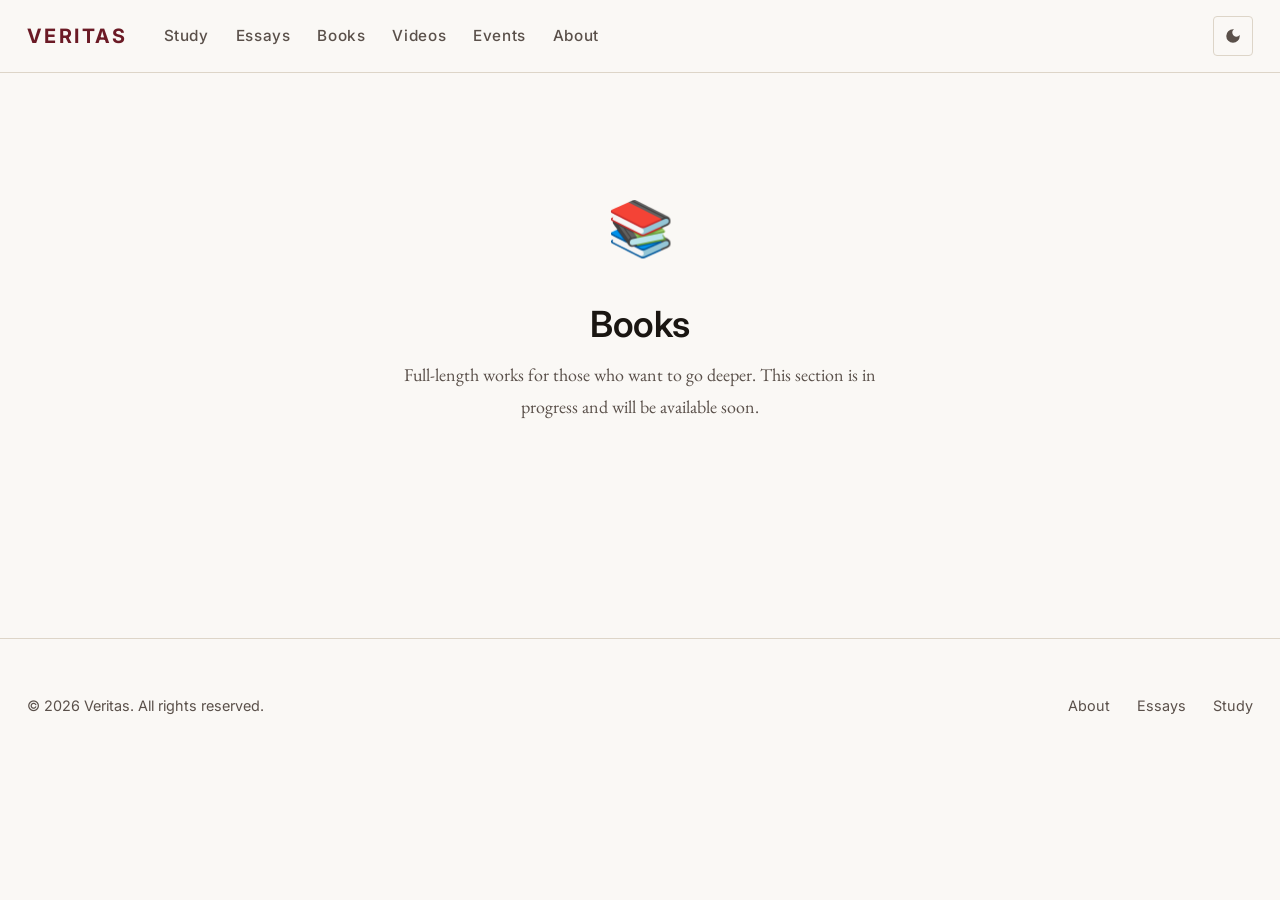
==== site/books/index.html @ 3d42f950 "Add initial site structure with theme toggle, study page, and styles - Implemented theme toggle func" ====
<!DOCTYPE html>
<html lang="en">
<head>
  <meta charset="UTF-8" />
  <meta name="viewport" content="width=device-width, initial-scale=1.0" />
  <title>Books — Veritas</title>
  <meta name="description" content="Full-length books exploring the character of God. Coming soon." />
  <link rel="preconnect" href="https://fonts.googleapis.com" />
  <link rel="preconnect" href="https://fonts.gstatic.com" crossorigin />
  <link href="https://fonts.googleapis.com/css2?family=EB+Garamond:ital,wght@0,400;0,500;0,700;1,400;1,500&family=Inter:wght@400;500;600;700&display=swap" rel="stylesheet" />
  <link rel="stylesheet" href="../styles.css" />
  <script src="../script.js" defer></script>
</head>
<body>

  <header class="site-header">
    <div class="container">
      <a href="../index.html" class="site-logo">Veritas</a>
      <nav class="site-nav" aria-label="Main navigation">
        <a href="../study/index.html">Study</a>
        <a href="../essays/index.html">Essays</a>
        <a href="../books/index.html">Books</a>
        <a href="../videos/index.html">Videos</a>
        <a href="../events/index.html">Events</a>
        <a href="../about.html">About</a>
        <span class="nav-spacer"></span>
      </nav>
      <button class="theme-toggle" aria-label="Switch to dark mode">
        <svg class="icon-sun" xmlns="http://www.w3.org/2000/svg" viewBox="0 0 24 24" style="display:none"><path d="M12 17a5 5 0 1 0 0-10 5 5 0 0 0 0 10zm0 2a1 1 0 0 1 1 1v1a1 1 0 0 1-2 0v-1a1 1 0 0 1 1-1zm0-16a1 1 0 0 1 1 1v1a1 1 0 0 1-2 0V4a1 1 0 0 1 1-1zm9 8a1 1 0 0 1-1 1h-1a1 1 0 0 1 0-2h1a1 1 0 0 1 1 1zM4 12a1 1 0 0 1-1 1H2a1 1 0 0 1 0-2h1a1 1 0 0 1 1 1zm14.95 5.364a1 1 0 0 1-1.414 1.414l-.707-.707a1 1 0 1 1 1.414-1.414l.707.707zM6.757 7.05A1 1 0 0 1 5.343 5.636l.707-.707A1 1 0 1 1 7.464 6.34l-.707.707zm11.193 0-.707-.707a1 1 0 1 1 1.414-1.414l.707.707A1 1 0 0 1 17.95 7.05zM5.343 18.364 6.05 17.657a1 1 0 1 1 1.414 1.414l-.707.707a1 1 0 0 1-1.414-1.414z"/></svg>
        <svg class="icon-moon" xmlns="http://www.w3.org/2000/svg" viewBox="0 0 24 24"><path d="M12 3a9 9 0 1 0 9 9c0-.46-.04-.92-.1-1.36a5.389 5.389 0 0 1-4.4 2.26 5.403 5.403 0 0 1-3.14-9.8c-.44-.06-.9-.1-1.36-.1z"/></svg>
      </button>
      <button class="nav-hamburger" aria-label="Open menu" aria-expanded="false">
        <svg xmlns="http://www.w3.org/2000/svg" width="18" height="18" viewBox="0 0 24 24" fill="none" stroke="currentColor" stroke-width="2" stroke-linecap="round"><line x1="3" y1="6" x2="21" y2="6"/><line x1="3" y1="12" x2="21" y2="12"/><line x1="3" y1="18" x2="21" y2="18"/></svg>
      </button>
    </div>
  </header>

  <main>
    <div class="scaffold-wrap">
      <div class="container">
        <div class="scaffold-icon">📚</div>
        <h2>Books</h2>
        <p>Full-length works for those who want to go deeper. This section is in progress and will be available soon.</p>
      </div>
    </div>
  </main>

  <footer class="site-footer">
    <div class="container">
      <span>© 2026 Veritas. All rights reserved.</span>
      <nav class="footer-links" aria-label="Footer navigation">
        <a href="../about.html">About</a>
        <a href="../essays/index.html">Essays</a>
        <a href="../study/index.html">Study</a>
      </nav>
    </div>
  </footer>

</body>
</html>
---- site/styles.css ----
/* ============================================================
   Veritas — Global Stylesheet
   ============================================================ */

/* --- Tokens ------------------------------------------------- */
:root {
  --accent:        #6B1A25;
  --accent-light:  #8f2535;
  --bg:            #faf8f5;
  --bg-card:       #f2ede6;
  --text:          #1a1612;
  --text-muted:    #5a504a;
  --border:        #ddd5c8;
  --link:          #6B1A25;
  --font-body:     'EB Garamond', Georgia, serif;
  --font-head:     'Inter', system-ui, sans-serif;
  --max-w:         72rem;
  --radius:        4px;
  --transition:    0.2s ease;
}

[data-theme="dark"] {
  --bg:            #110e0b;
  --bg-card:       #1c1712;
  --text:          #ede8e0;
  --text-muted:    #9e9186;
  --border:        #2e2820;
  --link:          #c4606e;
  --accent:        #c4606e;
  --accent-light:  #e07580;
}

/* --- Reset -------------------------------------------------- */
*, *::before, *::after { box-sizing: border-box; margin: 0; padding: 0; }

html {
  font-size: 18px;
  scroll-behavior: smooth;
  -webkit-text-size-adjust: 100%;
}

body {
  font-family: var(--font-body);
  background: var(--bg);
  color: var(--text);
  line-height: 1.75;
  transition: background var(--transition), color var(--transition);
}

img { max-width: 100%; display: block; }
ul, ol { list-style: none; }

/* --- Typography --------------------------------------------- */
h1, h2, h3, h4, h5, h6 {
  font-family: var(--font-head);
  font-weight: 600;
  line-height: 1.2;
  color: var(--text);
}

h1 { font-size: clamp(2rem, 5vw, 3.25rem); letter-spacing: -0.02em; }
h2 { font-size: clamp(1.4rem, 3vw, 2rem);   letter-spacing: -0.01em; }
h3 { font-size: 1.25rem; }
h4 { font-size: 1rem; text-transform: uppercase; letter-spacing: 0.08em; font-weight: 700; }

p { margin-bottom: 1.2em; }
p:last-child { margin-bottom: 0; }

a {
  color: var(--link);
  text-decoration: none;
  border-bottom: 1px solid transparent;
  transition: border-color var(--transition), color var(--transition);
}
a:hover { border-bottom-color: var(--link); }

strong { font-weight: 700; }
em { font-style: italic; }

blockquote {
  border-left: 3px solid var(--accent);
  padding: 0.5em 0 0.5em 1.5em;
  color: var(--text-muted);
  font-style: italic;
  margin: 2em 0;
}

/* --- Layout helpers ----------------------------------------- */
.container {
  width: 100%;
  max-width: var(--max-w);
  margin-inline: auto;
  padding-inline: 1.5rem;
}

.prose {
  max-width: 42rem;
}

/* --- Site header -------------------------------------------- */
.site-header {
  border-bottom: 1px solid var(--border);
  position: sticky;
  top: 0;
  z-index: 100;
  background: var(--bg);
  backdrop-filter: blur(8px);
  transition: background var(--transition), border-color var(--transition);
}

.site-header .container {
  display: flex;
  align-items: center;
  gap: 2rem;
  height: 4rem;
}

.site-logo {
  font-family: var(--font-head);
  font-size: 1.1rem;
  font-weight: 700;
  letter-spacing: 0.12em;
  text-transform: uppercase;
  color: var(--accent);
  text-decoration: none;
  border: none;
  flex-shrink: 0;
}
.site-logo:hover { border: none; opacity: 0.8; }

.site-nav {
  display: flex;
  gap: 1.5rem;
  align-items: center;
  flex: 1;
}

.site-nav a {
  font-family: var(--font-head);
  font-size: 0.85rem;
  font-weight: 500;
  letter-spacing: 0.04em;
  color: var(--text-muted);
  border: none;
  transition: color var(--transition);
}
.site-nav a:hover,
.site-nav a[aria-current="page"] { color: var(--text); border: none; }

.nav-spacer { flex: 1; }

/* Theme toggle */
.theme-toggle {
  background: none;
  border: 1px solid var(--border);
  border-radius: var(--radius);
  width: 2.2rem;
  height: 2.2rem;
  display: grid;
  place-items: center;
  cursor: pointer;
  color: var(--text-muted);
  transition: border-color var(--transition), color var(--transition), background var(--transition);
  flex-shrink: 0;
}
.theme-toggle:hover { border-color: var(--accent); color: var(--accent); background: var(--bg-card); }
.theme-toggle svg { width: 1rem; height: 1rem; fill: currentColor; }

/* Mobile nav */
.nav-hamburger {
  display: none;
  background: none;
  border: 1px solid var(--border);
  border-radius: var(--radius);
  width: 2.2rem;
  height: 2.2rem;
  place-items: center;
  cursor: pointer;
  color: var(--text-muted);
}

/* --- Site footer -------------------------------------------- */
.site-footer {
  border-top: 1px solid var(--border);
  padding: 3rem 0;
  margin-top: 6rem;
  font-family: var(--font-head);
  font-size: 0.8rem;
  color: var(--text-muted);
}

.site-footer .container {
  display: flex;
  justify-content: space-between;
  align-items: center;
  flex-wrap: wrap;
  gap: 1rem;
}

.footer-links {
  display: flex;
  gap: 1.5rem;
}

.footer-links a {
  color: var(--text-muted);
  font-size: 0.8rem;
  border: none;
}
.footer-links a:hover { color: var(--text); border: none; }

/* --- Hero (home) -------------------------------------------- */
.hero {
  padding: 7rem 0 6rem;
  border-bottom: 1px solid var(--border);
}

.hero-eyebrow {
  font-family: var(--font-head);
  font-size: 0.75rem;
  font-weight: 700;
  letter-spacing: 0.14em;
  text-transform: uppercase;
  color: var(--accent);
  margin-bottom: 1.5rem;
}

.hero-title {
  margin-bottom: 1.25rem;
}

.hero-sub {
  font-size: 1.25rem;
  color: var(--text-muted);
  max-width: 34rem;
  margin-bottom: 2.5rem;
  line-height: 1.6;
}

.btn {
  display: inline-block;
  font-family: var(--font-head);
  font-size: 0.85rem;
  font-weight: 600;
  letter-spacing: 0.06em;
  text-transform: uppercase;
  padding: 0.75rem 1.75rem;
  border-radius: var(--radius);
  border: none;
  cursor: pointer;
  transition: background var(--transition), color var(--transition), opacity var(--transition);
}

.btn-primary {
  background: var(--accent);
  color: #fff;
}
.btn-primary:hover { background: var(--accent-light); border: none; color: #fff; }

.btn-ghost {
  background: transparent;
  border: 1px solid var(--border);
  color: var(--text);
}
.btn-ghost:hover { border-color: var(--text); }

/* --- Section cards (home) ----------------------------------- */
.sections-grid {
  padding: 5rem 0;
}

.sections-grid h2 {
  margin-bottom: 0.5rem;
}

.sections-intro {
  color: var(--text-muted);
  margin-bottom: 3rem;
  font-size: 1.05rem;
}

.cards {
  display: grid;
  grid-template-columns: repeat(auto-fill, minmax(260px, 1fr));
  gap: 1.5rem;
}

.card {
  background: var(--bg-card);
  border: 1px solid var(--border);
  border-radius: calc(var(--radius) * 2);
  padding: 2rem;
  display: flex;
  flex-direction: column;
  gap: 0.75rem;
  transition: border-color var(--transition), box-shadow var(--transition);
  text-decoration: none;
  color: inherit;
}
.card:hover {
  border-color: var(--accent);
  box-shadow: 0 4px 24px rgba(0,0,0,0.06);
  color: inherit;
  border-bottom-color: var(--accent);
}

.card-icon {
  font-size: 1.5rem;
  line-height: 1;
}

.card-title {
  font-family: var(--font-head);
  font-size: 1.05rem;
  font-weight: 600;
  color: var(--text);
}

.card-desc {
  font-size: 0.95rem;
  color: var(--text-muted);
  line-height: 1.5;
  flex: 1;
}

.card-badge {
  font-family: var(--font-head);
  font-size: 0.7rem;
  font-weight: 700;
  letter-spacing: 0.1em;
  text-transform: uppercase;
  color: var(--text-muted);
  opacity: 0.7;
}

.card-badge.live { color: var(--accent); opacity: 1; }

/* --- Page header (inner pages) ------------------------------ */
.page-header {
  padding: 5rem 0 4rem;
  border-bottom: 1px solid var(--border);
}

.page-header .eyebrow {
  font-family: var(--font-head);
  font-size: 0.75rem;
  font-weight: 700;
  letter-spacing: 0.14em;
  text-transform: uppercase;
  color: var(--accent);
  margin-bottom: 1rem;
}

/* --- Study page -------------------------------------------- */
.study-intro {
  padding: 3rem 0 1rem;
  max-width: 42rem;
}

.testament-block {
  padding: 3rem 0;
  border-top: 1px solid var(--border);
}

.testament-label {
  font-family: var(--font-head);
  font-size: 0.7rem;
  font-weight: 700;
  letter-spacing: 0.14em;
  text-transform: uppercase;
  color: var(--text-muted);
  margin-bottom: 2rem;
}

.book-grid {
  display: grid;
  grid-template-columns: repeat(auto-fill, minmax(180px, 1fr));
  gap: 1rem;
}

.book-item {
  display: flex;
  align-items: center;
  gap: 0.75rem;
  padding: 0.9rem 1.1rem;
  background: var(--bg-card);
  border: 1px solid var(--border);
  border-radius: var(--radius);
  font-family: var(--font-head);
  font-size: 0.9rem;
  font-weight: 500;
  color: var(--text);
  text-decoration: none;
  transition: border-color var(--transition), color var(--transition);
}
.book-item:hover { border-color: var(--accent); color: var(--accent); border-bottom-color: var(--accent); }

.book-item.available::after {
  content: '';
  width: 6px;
  height: 6px;
  border-radius: 50%;
  background: var(--accent);
  margin-left: auto;
  flex-shrink: 0;
}

/* --- Essays page ------------------------------------------- */
.essays-list {
  padding: 3rem 0;
}

.essay-item {
  padding: 2.5rem 0;
  border-bottom: 1px solid var(--border);
  display: grid;
  grid-template-columns: 1fr auto;
  gap: 1rem 2rem;
  align-start: start;
}
.essay-item:first-child { border-top: 1px solid var(--border); }

.essay-meta {
  font-family: var(--font-head);
  font-size: 0.75rem;
  font-weight: 600;
  letter-spacing: 0.08em;
  text-transform: uppercase;
  color: var(--text-muted);
  margin-bottom: 0.5rem;
}

.essay-title {
  font-size: 1.35rem;
  margin-bottom: 0.6rem;
}

.essay-title a {
  color: var(--text);
  border: none;
}
.essay-title a:hover { color: var(--accent); border: none; }

.essay-excerpt {
  color: var(--text-muted);
  font-size: 1rem;
}

/* --- Essay article ----------------------------------------- */
.article-wrap {
  padding: 4rem 0 6rem;
}

.article-header {
  max-width: 42rem;
  margin-bottom: 3rem;
  padding-bottom: 3rem;
  border-bottom: 1px solid var(--border);
}

.article-header .eyebrow {
  font-family: var(--font-head);
  font-size: 0.75rem;
  font-weight: 700;
  letter-spacing: 0.14em;
  text-transform: uppercase;
  color: var(--accent);
  margin-bottom: 1rem;
}

.article-title {
  margin-bottom: 1rem;
}

.article-byline {
  font-family: var(--font-head);
  font-size: 0.85rem;
  color: var(--text-muted);
}

.article-body {
  max-width: 42rem;
  font-size: 1.1rem;
  line-height: 1.85;
}

.article-body h2 {
  margin-top: 2.5em;
  margin-bottom: 0.75em;
}

.article-body h3 {
  margin-top: 2em;
  margin-bottom: 0.5em;
}

.article-body p { margin-bottom: 1.4em; }

/* --- Scaffolded page --------------------------------------- */
.scaffold-wrap {
  padding: 6rem 0;
  text-align: center;
}

.scaffold-icon {
  font-size: 3rem;
  margin-bottom: 1.5rem;
}

.scaffold-wrap h2 {
  margin-bottom: 0.75rem;
}

.scaffold-wrap p {
  color: var(--text-muted);
  max-width: 28rem;
  margin-inline: auto;
}

/* --- About ------------------------------------------------- */
.about-wrap {
  padding: 4rem 0 6rem;
}

.about-body {
  max-width: 42rem;
  font-size: 1.1rem;
  line-height: 1.85;
}

.about-body h2 {
  margin-top: 2.5em;
  margin-bottom: 0.75em;
}

.about-body p { margin-bottom: 1.4em; }

/* --- Responsive -------------------------------------------- */
@media (max-width: 640px) {
  .site-nav a:not(.nav-home) { display: none; }
  .nav-hamburger { display: grid; }

  .hero { padding: 4rem 0 3.5rem; }
  .hero-sub { font-size: 1.1rem; }

  .essay-item { grid-template-columns: 1fr; }

  .site-footer .container { flex-direction: column; align-items: flex-start; }
}
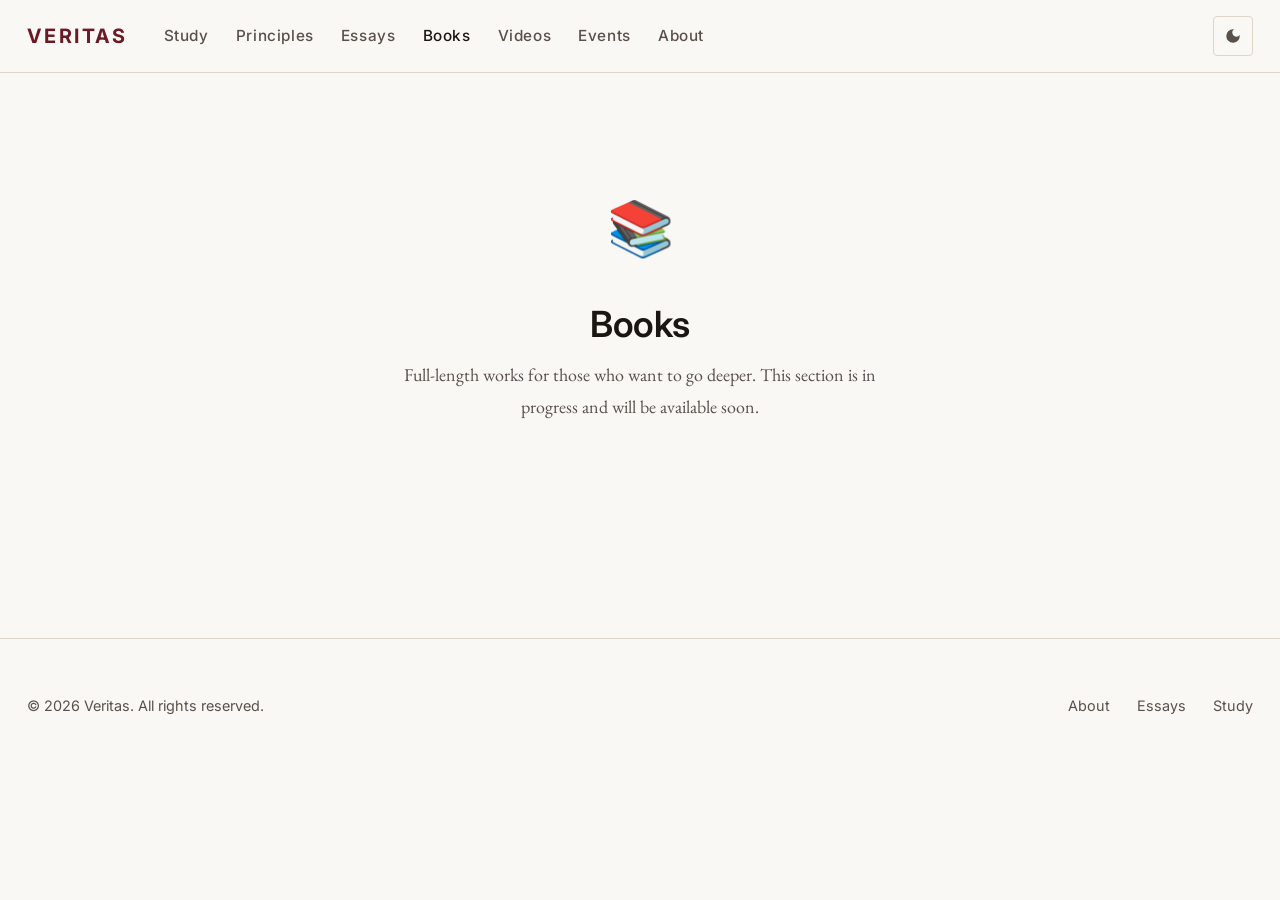
==== commit 70c055f8: "post" ====
--- a/site/books/index.html
+++ b/site/books/index.html
@@ -13,27 +13,7 @@
 </head>
 <body>
 
-  <header class="site-header">
-    <div class="container">
-      <a href="../index.html" class="site-logo">Veritas</a>
-      <nav class="site-nav" aria-label="Main navigation">
-        <a href="../study/index.html">Study</a>
-        <a href="../essays/index.html">Essays</a>
-        <a href="../books/index.html">Books</a>
-        <a href="../videos/index.html">Videos</a>
-        <a href="../events/index.html">Events</a>
-        <a href="../about.html">About</a>
-        <span class="nav-spacer"></span>
-      </nav>
-      <button class="theme-toggle" aria-label="Switch to dark mode">
-        <svg class="icon-sun" xmlns="http://www.w3.org/2000/svg" viewBox="0 0 24 24" style="display:none"><path d="M12 17a5 5 0 1 0 0-10 5 5 0 0 0 0 10zm0 2a1 1 0 0 1 1 1v1a1 1 0 0 1-2 0v-1a1 1 0 0 1 1-1zm0-16a1 1 0 0 1 1 1v1a1 1 0 0 1-2 0V4a1 1 0 0 1 1-1zm9 8a1 1 0 0 1-1 1h-1a1 1 0 0 1 0-2h1a1 1 0 0 1 1 1zM4 12a1 1 0 0 1-1 1H2a1 1 0 0 1 0-2h1a1 1 0 0 1 1 1zm14.95 5.364a1 1 0 0 1-1.414 1.414l-.707-.707a1 1 0 1 1 1.414-1.414l.707.707zM6.757 7.05A1 1 0 0 1 5.343 5.636l.707-.707A1 1 0 1 1 7.464 6.34l-.707.707zm11.193 0-.707-.707a1 1 0 1 1 1.414-1.414l.707.707A1 1 0 0 1 17.95 7.05zM5.343 18.364 6.05 17.657a1 1 0 1 1 1.414 1.414l-.707.707a1 1 0 0 1-1.414-1.414z"/></svg>
-        <svg class="icon-moon" xmlns="http://www.w3.org/2000/svg" viewBox="0 0 24 24"><path d="M12 3a9 9 0 1 0 9 9c0-.46-.04-.92-.1-1.36a5.389 5.389 0 0 1-4.4 2.26 5.403 5.403 0 0 1-3.14-9.8c-.44-.06-.9-.1-1.36-.1z"/></svg>
-      </button>
-      <button class="nav-hamburger" aria-label="Open menu" aria-expanded="false">
-        <svg xmlns="http://www.w3.org/2000/svg" width="18" height="18" viewBox="0 0 24 24" fill="none" stroke="currentColor" stroke-width="2" stroke-linecap="round"><line x1="3" y1="6" x2="21" y2="6"/><line x1="3" y1="12" x2="21" y2="12"/><line x1="3" y1="18" x2="21" y2="18"/></svg>
-      </button>
-    </div>
-  </header>
+  <div data-site-header></div>
 
   <main>
     <div class="scaffold-wrap">
@@ -45,16 +25,7 @@
     </div>
   </main>
 
-  <footer class="site-footer">
-    <div class="container">
-      <span>© 2026 Veritas. All rights reserved.</span>
-      <nav class="footer-links" aria-label="Footer navigation">
-        <a href="../about.html">About</a>
-        <a href="../essays/index.html">Essays</a>
-        <a href="../study/index.html">Study</a>
-      </nav>
-    </div>
-  </footer>
+  <div data-site-footer></div>
 
 </body>
 </html>
--- a/site/styles.css
+++ b/site/styles.css
@@ -405,6 +405,293 @@
   flex-shrink: 0;
 }
 
+.book-detail-header {
+  padding-bottom: 3rem;
+}
+
+.book-subtitle {
+  max-width: 42rem;
+  color: var(--text-muted);
+  font-size: 1.15rem;
+  line-height: 1.6;
+  margin-top: 1rem;
+}
+
+.book-back {
+  padding: 2rem 0 0;
+  font-family: var(--font-head);
+  font-size: 0.8rem;
+  font-weight: 600;
+  letter-spacing: 0.06em;
+  text-transform: uppercase;
+}
+
+.book-tabs {
+  display: flex;
+  gap: 0.75rem;
+  padding: 2rem 0 0;
+  border-bottom: 1px solid var(--border);
+  overflow-x: auto;
+}
+
+.book-tab {
+  appearance: none;
+  border: 1px solid var(--border);
+  border-bottom: none;
+  border-radius: var(--radius) var(--radius) 0 0;
+  background: transparent;
+  color: var(--text-muted);
+  cursor: pointer;
+  font-family: var(--font-head);
+  font-size: 0.78rem;
+  font-weight: 700;
+  letter-spacing: 0.08em;
+  text-transform: uppercase;
+  padding: 0.85rem 1rem;
+  white-space: nowrap;
+  transition: background var(--transition), color var(--transition), border-color var(--transition);
+}
+
+.book-tab:hover,
+.book-tab.is-active {
+  background: var(--bg-card);
+  border-color: var(--accent);
+  color: var(--text);
+}
+
+.book-panel {
+  max-width: 52rem;
+  padding: 3rem 0 1rem;
+}
+
+.book-section + .book-section {
+  margin-top: 3.5rem;
+  padding-top: 3rem;
+  border-top: 1px solid var(--border);
+}
+
+.book-section h2 {
+  margin-bottom: 1rem;
+}
+
+.book-section-intro {
+  max-width: 42rem;
+  color: var(--text-muted);
+}
+
+.evidence-list,
+.lesson-list,
+.principle-list {
+  display: grid;
+  gap: 1rem;
+  margin-top: 1.5rem;
+}
+
+.evidence-card,
+.lesson-card,
+.principle-card {
+  background: var(--bg-card);
+  border: 1px solid var(--border);
+  border-radius: var(--radius);
+  padding: 1.25rem 1.35rem;
+}
+
+.evidence-kind {
+  font-family: var(--font-head);
+  font-size: 0.68rem;
+  font-weight: 700;
+  letter-spacing: 0.12em;
+  text-transform: uppercase;
+  color: var(--accent);
+  margin-bottom: 0.45rem;
+}
+
+.lesson-card h3,
+.principle-card h3 {
+  font-size: 1rem;
+  margin-bottom: 0.5rem;
+}
+
+.principle-card.is-current-book {
+  border-left: 3px solid var(--accent);
+}
+
+.principle-crossrefs,
+.principle-current {
+  color: var(--text-muted);
+  font-size: 0.95rem;
+  line-height: 1.6;
+  margin-top: 0.85rem;
+}
+
+.principle-current {
+  color: var(--text);
+}
+
+.principle-card h3 a {
+  color: inherit;
+  text-decoration: none;
+  border-bottom: 1px solid transparent;
+  transition: border-color var(--transition), color var(--transition);
+}
+.principle-card h3 a:hover {
+  color: var(--accent);
+  border-bottom-color: var(--accent);
+}
+
+/* --- Proper Context cards ---------------------------------- */
+.context-list {
+  display: grid;
+  gap: 1.25rem;
+  margin-top: 1.5rem;
+}
+
+.context-card {
+  background: var(--bg-card);
+  border: 1px solid var(--border);
+  border-left: 3px solid var(--accent);
+  border-radius: var(--radius);
+  padding: 1.5rem 1.6rem;
+}
+
+.context-card h3 {
+  font-size: 1.1rem;
+  margin-bottom: 1rem;
+}
+
+.context-label {
+  font-family: var(--font-head);
+  font-size: 0.66rem;
+  font-weight: 700;
+  letter-spacing: 0.12em;
+  text-transform: uppercase;
+  color: var(--accent);
+  margin-top: 1.1rem;
+  margin-bottom: 0.35rem;
+}
+.context-card > .context-label:first-of-type { margin-top: 0; }
+
+.context-text {
+  color: var(--text);
+  line-height: 1.7;
+}
+
+.context-empty {
+  color: var(--text-muted);
+}
+
+/* --- Greater Principles page ------------------------------- */
+.principles-focus {
+  margin-top: 1rem;
+  padding: 0.85rem 1.1rem;
+  background: var(--bg-card);
+  border: 1px solid var(--border);
+  border-left: 3px solid var(--accent);
+  border-radius: var(--radius);
+  color: var(--text);
+  font-size: 0.95rem;
+}
+
+.principles-list {
+  display: grid;
+  gap: 1rem;
+  max-width: 52rem;
+  padding: 1rem 0 3rem;
+}
+
+.principle-entry {
+  background: var(--bg-card);
+  border: 1px solid var(--border);
+  border-radius: var(--radius);
+  overflow: hidden;
+}
+
+.principle-entry.is-focus {
+  border-left: 3px solid var(--accent);
+}
+
+.principle-entry-summary {
+  list-style: none;
+  cursor: pointer;
+  display: flex;
+  align-items: center;
+  gap: 1rem;
+  padding: 1.2rem 1.4rem;
+}
+.principle-entry-summary::-webkit-details-marker { display: none; }
+
+.principle-entry-summary::after {
+  content: '+';
+  margin-left: auto;
+  font-family: var(--font-head);
+  font-size: 1.3rem;
+  font-weight: 400;
+  color: var(--accent);
+  line-height: 1;
+  flex-shrink: 0;
+}
+.principle-entry[open] .principle-entry-summary::after { content: '\2212'; }
+
+.principle-entry-title {
+  font-family: var(--font-head);
+  font-size: 1.1rem;
+  font-weight: 600;
+  color: var(--text);
+}
+
+.principle-entry-body {
+  padding: 0 1.4rem 1.5rem;
+}
+
+.principle-entry-text {
+  color: var(--text);
+  line-height: 1.7;
+  margin-bottom: 1.25rem;
+}
+
+.principle-examples-label {
+  font-family: var(--font-head);
+  font-size: 0.66rem;
+  font-weight: 700;
+  letter-spacing: 0.12em;
+  text-transform: uppercase;
+  color: var(--text-muted);
+  margin-bottom: 0.75rem;
+}
+
+.principle-examples {
+  list-style: none;
+  display: grid;
+  gap: 0.75rem;
+}
+
+.principle-example {
+  padding-left: 1rem;
+  border-left: 2px solid var(--border);
+  line-height: 1.6;
+}
+.principle-example.is-focus-book {
+  border-left-color: var(--accent);
+}
+
+.principle-example-book {
+  font-family: var(--font-head);
+  font-weight: 600;
+  color: var(--text);
+  margin-right: 0.4rem;
+}
+a.principle-example-book {
+  color: var(--accent);
+  text-decoration: none;
+  border-bottom: 1px solid transparent;
+  transition: border-color var(--transition);
+}
+a.principle-example-book:hover { border-bottom-color: var(--accent); }
+
+.principle-example-text {
+  color: var(--text-muted);
+}
+
 /* --- Essays page ------------------------------------------- */
 .essays-list {
   padding: 3rem 0;
@@ -478,12 +765,65 @@
   color: var(--text-muted);
 }
 
+.article-tabs {
+  display: inline-flex;
+  gap: 0.25rem;
+  max-width: 100%;
+  margin-bottom: 2.5rem;
+  padding: 0.3rem;
+  background: var(--bg-card);
+  border: 1px solid var(--border);
+  border-radius: 999px;
+  overflow-x: auto;
+}
+
+.article-tab {
+  appearance: none;
+  border: none;
+  border-radius: 999px;
+  background: transparent;
+  color: var(--text-muted);
+  cursor: pointer;
+  font-family: var(--font-head);
+  font-size: 0.72rem;
+  font-weight: 600;
+  letter-spacing: 0.08em;
+  text-transform: uppercase;
+  padding: 0.55rem 1.25rem;
+  white-space: nowrap;
+  transition: background var(--transition), color var(--transition), box-shadow var(--transition);
+}
+
+.article-tab:hover {
+  color: var(--text);
+}
+
+.article-tab.is-active {
+  background: var(--accent);
+  color: #fff;
+  box-shadow: 0 1px 2px rgba(0, 0, 0, 0.18);
+}
+
 .article-body {
   max-width: 42rem;
   font-size: 1.1rem;
   line-height: 1.85;
 }
 
+.article-panel[hidden] {
+  display: none;
+}
+
+.article-reading-note {
+  border-left: 3px solid var(--accent);
+  color: var(--text-muted);
+  font-family: var(--font-head);
+  font-size: 0.85rem;
+  line-height: 1.6;
+  margin-bottom: 2rem;
+  padding-left: 1rem;
+}
+
 .article-body h2 {
   margin-top: 2.5em;
   margin-bottom: 0.75em;
@@ -495,6 +835,13 @@
 }
 
 .article-body p { margin-bottom: 1.4em; }
+
+.article-back {
+  font-family: var(--font-head);
+  font-size: 0.85rem;
+  font-weight: 600;
+  margin-top: 3rem;
+}
 
 /* --- Scaffolded page --------------------------------------- */
 .scaffold-wrap {
@@ -545,5 +892,11 @@
 
   .essay-item { grid-template-columns: 1fr; }
 
+  .book-tabs { gap: 0.5rem; }
+  .book-tab { font-size: 0.7rem; padding-inline: 0.8rem; }
+  .book-panel { padding-top: 2rem; }
+  .article-tabs { gap: 0.2rem; }
+  .article-tab { font-size: 0.68rem; padding-inline: 0.9rem; }
+
   .site-footer .container { flex-direction: column; align-items: flex-start; }
 }
